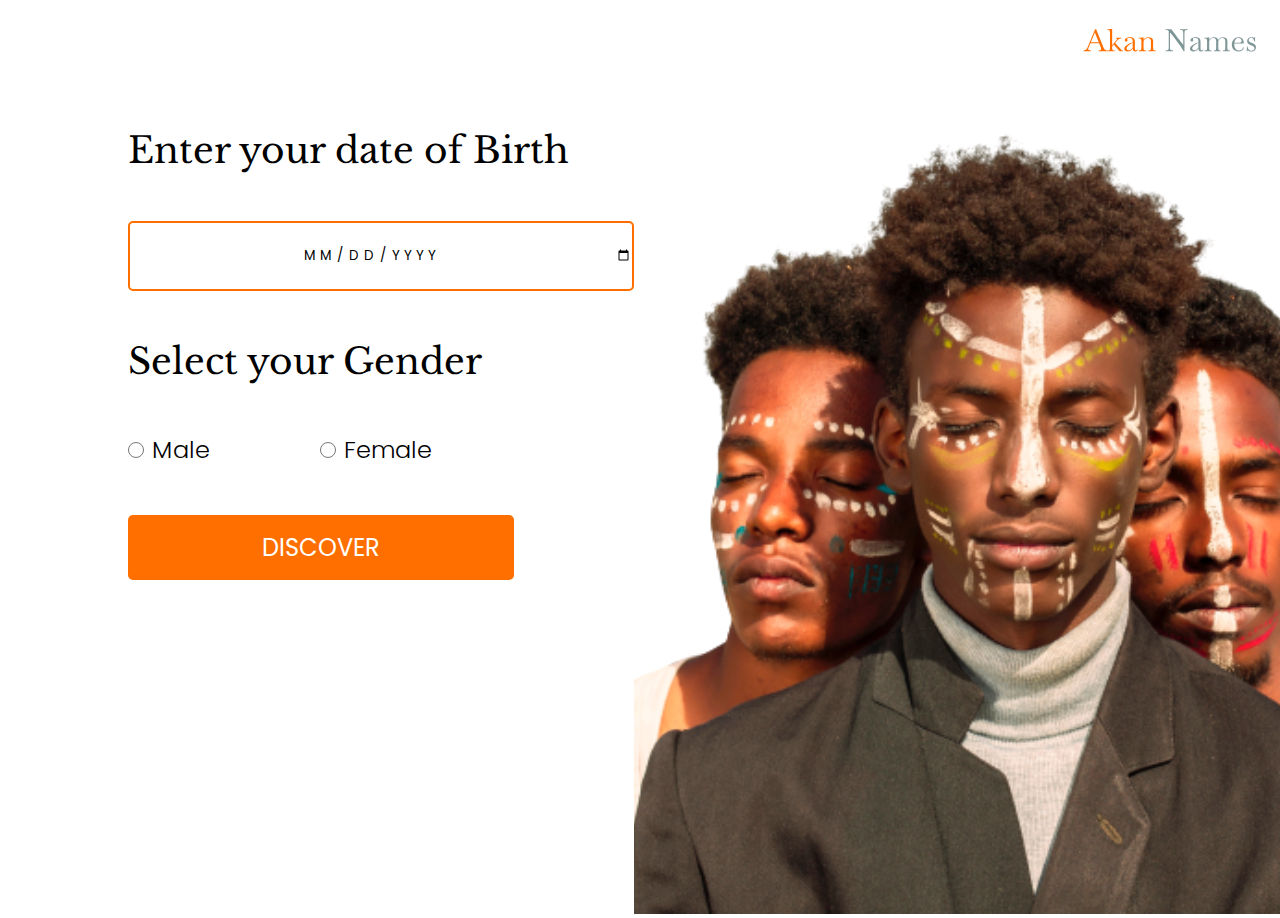
==== result.html @ fe95ac10 "styled result.html" ====
<!DOCTYPE html>
<html lang="en">
<head>
    <meta charset="UTF-8">
    <meta http-equiv="X-UA-Compatible" content="IE=edge">
    <meta name="viewport" content="width=device-width, initial-scale=1.0">
    <link rel="stylesheet" href="./assets/css/style.css">
    <title>Akan Names</title>
</head>
<body>
    <div class="container">
        <div class="header">
            <img src="./assets/img/logo.svg" alt="akan-names-logo">
        </div>
        <div class="main">
            <div class="main-content">
                <p class="content-heading">Enter your date of Birth</p>
                <input id="dob" type="date">

                <p class="content-heading">Select your Gender</p>
                    <div class="gender-select">
                        <div>
                            <label><input type="radio" name="inlineRadioOptions" id="maleRadio" value="Male">Male</label>
                        </div>
                        <div>
                            <label><input type="radio" name="inlineRadioOptions" id="femaleRadio" value="Female">Female</label>
                        </div>
                    </div>
                <div class="cta" onclick="buttonRead()">
                    <p>DISCOVER</p>
                </div>
            </div>
            <div class="hero-img">
                <img src="./assets/img/men.svg" alt="three-african-men">
            </div>
        </div>
    </div>


    <script src="./assets/js/app.js"></script>
</body>
</html>
---- assets/css/style.css ----
@import url("https://fonts.googleapis.com/css2?family=Libre+Baskerville:wght@400;700&family=Poppins:ital,wght@0,100;0,200;0,300;0,400;0,500;0,600;0,700;0,800;0,900;1,100;1,200;1,300;1,400;1,500;1,600;1,700;1,800;1,900&display=swap");

* {
  padding: 0;
  margin: 0;
  box-sizing: border-box;
}

.header {
  height: 5rem;
  display: flex;
  justify-content: flex-end;
  align-items: center;
}

.header img {
  height: 1.5rem;
  margin: 1.5rem;
}

.main {
  display: flex;
  justify-content: space-around;
  padding: 0 3rem 0 8rem;
}

.heading {
  font-family: "Libre Baskerville", serif;
  font-size: 96px;
  color: rgba(0, 45, 48, 0.5);
}

.heading span {
  color: #ff6f00;
}

.content {
  width: 80%;
  font-family: "Poppins", sans-serif;
  font-size: 24px;
  text-align: justify;
  margin: 3rem 0;
}

.cta {
  display: flex;
  justify-content: space-around;
  align-items: center;
  width: 386px;
  height: 65px;
  background: #ff6f00;
  border: none;
  border-radius: 5px;
  font-family: "Poppins", sans-serif;
  font-size: 24px;
  color: #ffffff;
  cursor: pointer;
}

.cta img {
  height: 30px;
}

.content-heading {
  margin: 3rem 0;
  font-family: "Libre Baskerville", serif;
  font-size: 36px;
}

.gender-select {
  width: 60%;
  padding-bottom: 3rem;
  display: flex;
  justify-content: space-between;
  align-items: center;
  font-family: "Poppins", sans-serif;
  font-weight: 300;
  font-size: 24px;
}

.gender-select input {
  height: 1rem;
  width: 1rem;
  margin-right: 0.5rem;
  cursor: pointer;
}

#dob {
  width: 506px;
  height: 70px;
  border: 2px solid #ff6f00;
  border-radius: 5px;
  font-family: "Poppins", sans-serif;
  text-transform: uppercase;
  text-align: center;
  letter-spacing: 5px;
}
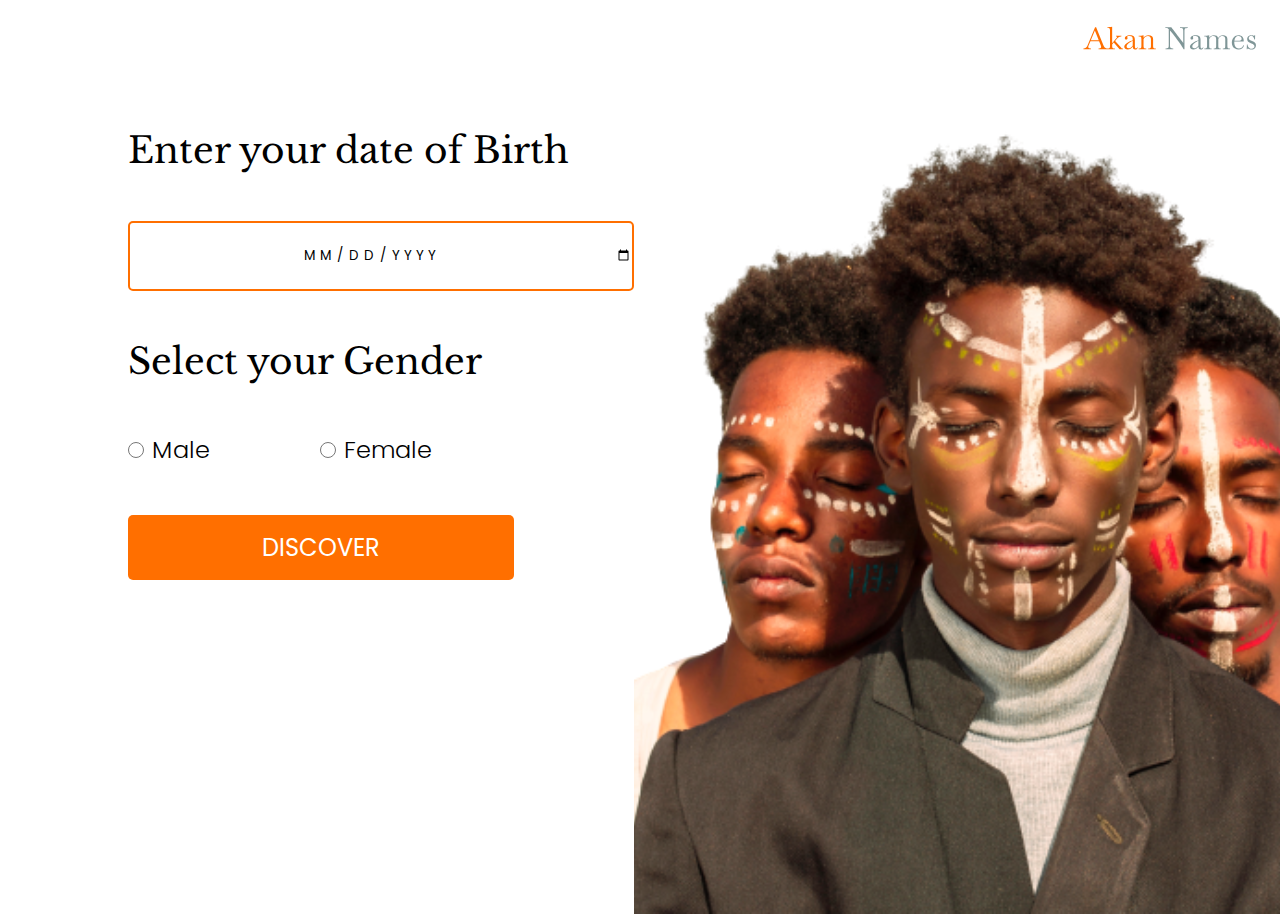
==== commit 143d3953: "added active links to cta buttons" ====
--- a/result.html
+++ b/result.html
@@ -10,7 +10,7 @@
 <body>
     <div class="container">
         <div class="header">
-            <img src="./assets/img/logo.svg" alt="akan-names-logo">
+            <a href="./index.html"><img src="./assets/img/logo.svg" alt="akan-names-logo"></a>
         </div>
         <div class="main">
             <div class="main-content">
--- a/assets/css/style.css
+++ b/assets/css/style.css
@@ -4,6 +4,10 @@
   padding: 0;
   margin: 0;
   box-sizing: border-box;
+}
+
+a {
+  text-decoration: none;
 }
 
 .header {
@@ -88,6 +92,7 @@
 #dob {
   width: 506px;
   height: 70px;
+  border: none;
   border: 2px solid #ff6f00;
   border-radius: 5px;
   font-family: "Poppins", sans-serif;
